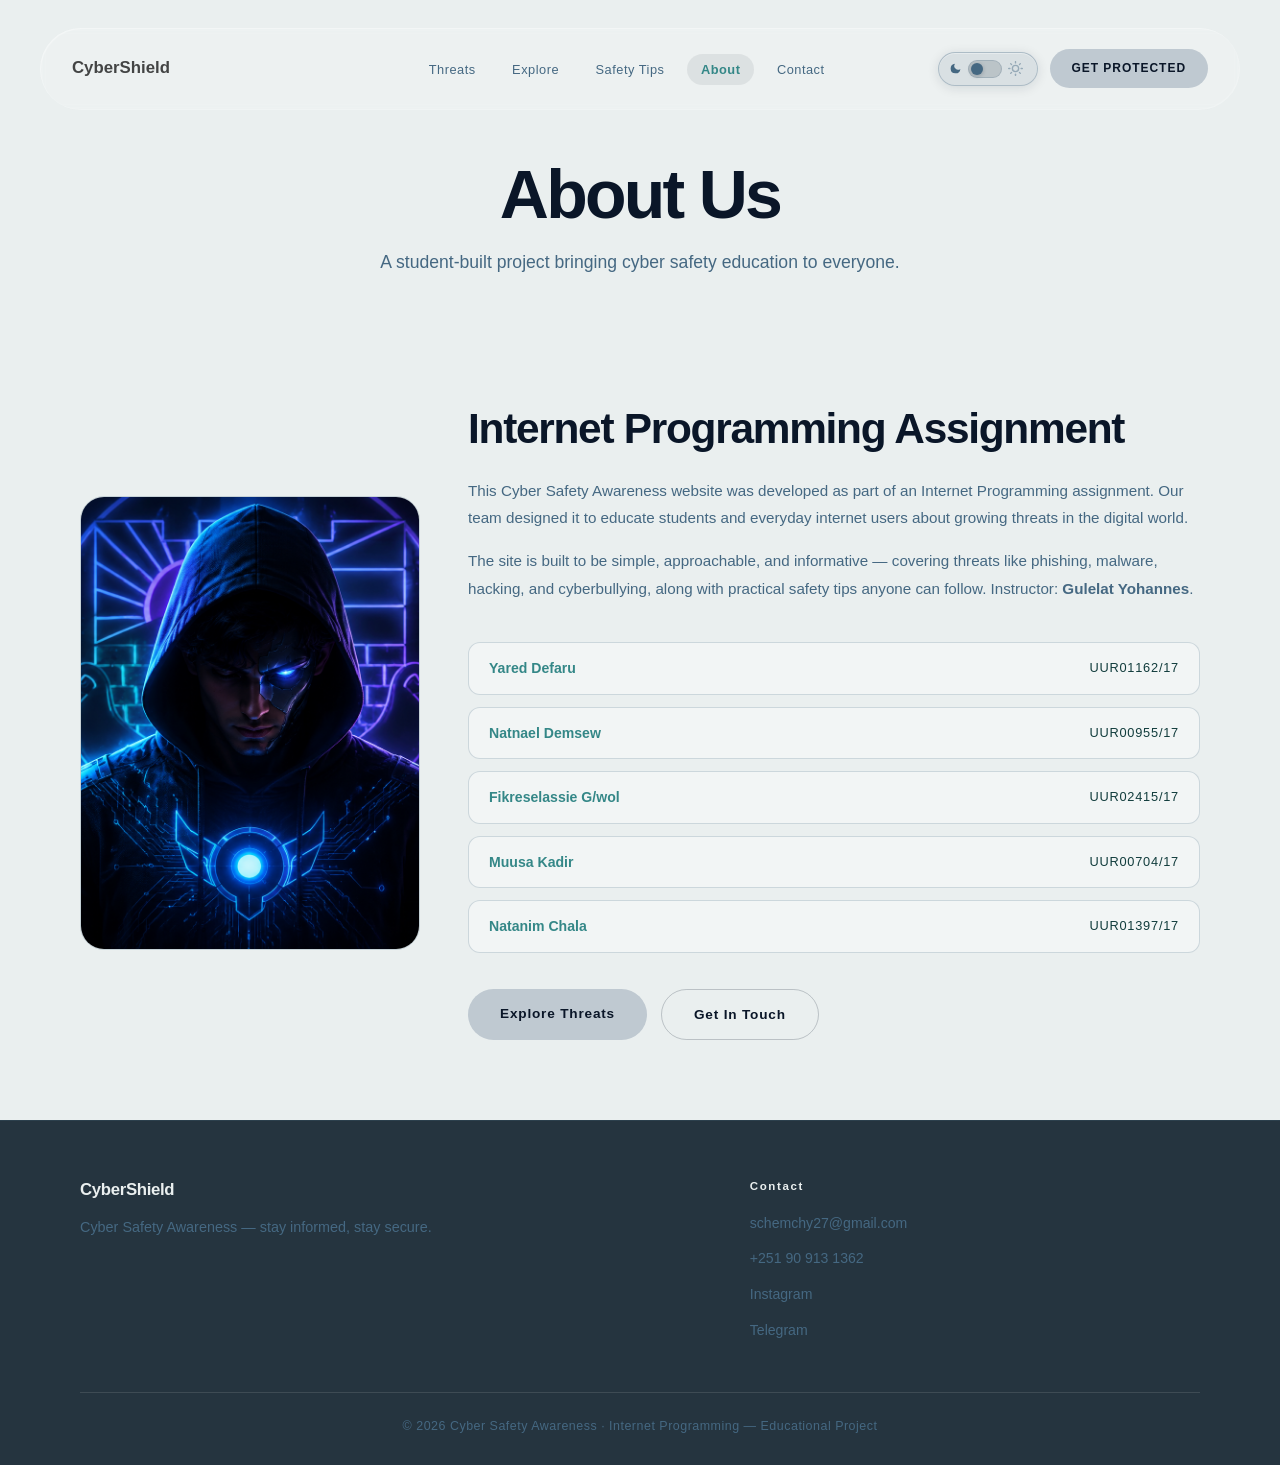
==== Index/about.html @ 5a3e45eb "Initial commit: CyberShield project" ====
<!DOCTYPE html>
<html lang="en">
<head>
  <meta charset="UTF-8">
  <title>About — CyberShield</title>
  <link rel="icon" type="image/png" href="../Image/blue_eyes icon.png">
  <link rel="stylesheet" href="../Style/White Mode/style.css">
  <link rel="stylesheet" href="../Style/White Mode/about.css">
  <link rel="stylesheet" href="../Style/Dark Mode/about.css">
  <link rel="stylesheet" href="../Style/Dark Mode/darkmode.css">
  <!-- darkmode.js MUST be in <head> so dark class is applied before first paint -->
  <script src="../Java Script/darkmode.js"></script>
  <script src="../Java Script/Effectt.js"></script>

</head>
<body>

  <div class="page-layout">
    <div class="page-main">

      
      <nav>
        <div class="nav-shell">
          <div class="nav-cell-brand">
            <a class="nav-logo" href="index.html">CyberShield</a>
          </div>
          <div class="nav-cell-links">
            <ul class="nav-links">
              <li><a href="threats.html">Threats</a></li>
              <li><a href="explore.html">Explore</a></li>
              <li><a href="tips.html">Safety Tips</a></li>
              <li><a href="about.html" class="active">About</a></li>
              <li><a href="contact.html">Contact</a></li>
            </ul>
          </div>
          <div class="nav-cell-cta">
            <a class="nav-cta" href="tips.html">Get Protected</a>
          </div>
        </div>
      </nav>

     
      <header class="page-hero">
        <h1>About Us</h1>
        <p>
          A student-built project bringing cyber safety education to everyone.
        </p>
      </header>

      
      <section class="about-section" id="about">
        <div class="about-image">
          <img src="../Image/mystry.png" alt="Cyber Safety Awareness Team">
        </div>
        <div class="about-content">
          <h2 class="section-heading">Internet Programming Assignment</h2>
          <p class="section-body lead">
            This Cyber Safety Awareness website was developed as part
            of an Internet Programming assignment. Our team designed it
            to educate students and everyday internet users about
            growing threats in the digital world.
          </p>
          <p class="section-body">
            The site is built to be simple, approachable, and informative
            — covering threats like phishing, malware, hacking, and
            cyberbullying, along with practical safety tips anyone can follow.
            Instructor: <strong>Gulelat Yohannes</strong>.
          </p>

        
          <div class="team-list">
            <div class="team-row">
              <span class="team-name">Yared Defaru</span>
              <span class="team-id">UUR01162/17</span>
            </div>
            <div class="team-row">
              <span class="team-name">Natnael Demsew</span>
              <span class="team-id">UUR00955/17</span>
            </div>
            <div class="team-row">
              <span class="team-name">Fikreselassie G/wol</span>
              <span class="team-id">UUR02415/17</span>
            </div>
            <div class="team-row">
              <span class="team-name">Muusa Kadir</span>
              <span class="team-id">UUR00704/17</span>
            </div>
            <div class="team-row">
              <span class="team-name">Natanim Chala</span>
              <span class="team-id">UUR01397/17</span>
            </div>
          </div>

          <div class="about-buttons">
            <a class="btn btn-primary" href="threats.html">Explore Threats</a>
            <a class="btn btn-ghost" href="contact.html">Get In Touch</a>
          </div>
        </div>
      </section>

    </div>

    <div class="page-footer-row">
      <footer class="site-footer">
        <div class="footer-outer">
          <div class="footer-inner">
            <div class="footer-brand-cell site-footer-brand">
              <a href="index.html" class="site-footer-logo">CyberShield</a>
              <p class="site-footer-tagline">Cyber Safety Awareness — stay informed, stay secure.</p>
            </div>
            <div class="footer-contact-cell site-footer-col">
              <h2 class="site-footer-heading">Contact</h2>
              <ul class="site-footer-contact">
                <li><a href="mailto:schemchy27@gmail.com">schemchy27@gmail.com</a></li>
                <li><a href="tel:+251909131362">+251 90 913 1362</a></li>
                <li><a href="https://www.instagram.com/schemchy/" target="_blank" rel="noopener">Instagram</a></li>
                <li><a href="https://t.me/CrownedPrime" target="_blank" rel="noopener">Telegram</a></li>
              </ul>
            </div>
          </div>
        </div>
        <div class="site-footer-bottom">
          <p>© 2026 Cyber Safety Awareness · Internet Programming — Educational Project</p>
        </div>
      </footer>
    </div>
  </div>

</body>
</html>
---- Style/White Mode/style.css ----
@font-face { 
  font-family: "Poppins"; 
  src: url("../fonts/Poppins-Regular.ttf") format("truetype"); 
  font-weight: 400; 
  font-style: normal; 
 
}

@font-face { 
  font-family: "Poppins"; 
  src: url("../fonts/Poppins-Medium.ttf") format("truetype"); 
  font-weight: 500; 
  font-style: normal; 
 
}

@font-face { 
  font-family: "Poppins"; 
  src: url("../fonts/Poppins-SemiBold.ttf") format("truetype"); 
  font-weight: 600; 
  font-style: normal; 
 
}

@font-face { 
  font-family: "Poppins"; 
  src: url("../fonts/Poppins-Bold.ttf") format("truetype"); 
  font-weight: 700; 
  font-style: normal; 

}

@font-face { 
  font-family: "Poppins"; 
  src: url("../fonts/Poppins-ExtraBold.ttf") format("truetype"); 
  font-weight: 800; 
  font-style: normal; 

}





*, 
*::before, 
*::after { 
  box-sizing: border-box; 
}

html { 
  height: 100%; 
}

body { 
  height: 100%; 
  margin: 0; 
  padding: 0; 
  background: #eaefef; 
  font-family: "Poppins", "Trebuchet MS", sans-serif; 
  color: #0a1628; 
}






html { font-size: 16px; } 
body { line-height: 1.6;
       font-size: 1rem;
       } 

p { margin: 1rem; color: #456882; } 
h1, h2, h3, h4 { margin: 0 0 0.6rem; color: #0a1628; } 


img { 
  max-width: 100%; 
  display: block; 
}

a { 
  text-decoration: none; 
}

ul { 
  list-style: none; 
  margin: 0; 
  padding: 0; 
}




.page-layout {
  display: flex;
  flex-direction: column;
  width: 100%;
  min-height: 100%;
}





nav {
  position:fixed;
  top: 28px;
  left: 50%;
  transform: translateX(-50%);
  width: calc(100% - 80px);
  max-width: 1280px;
  background-color: rgba(255, 255, 255, 0.15);
  backdrop-filter: blur(3px);
  box-shadow: rgba(255, 255, 255, 0.4) 1px 1px 1px 0px inset, rgba(255, 255, 255, 0.2) -1px -1px 1px 0px inset;
  border-radius: 50vw;
  padding: 14px 32px;
  z-index: 200;
  box-sizing: border-box;
}


.nav-shell {
  display: flex;
  align-items: center;
  justify-content: space-between;
  width: 100%;
  gap: 12px;
}

.nav-cell-brand {
  flex:auto;
  min-width: 140px;
}

.nav-cell-links {
  flex: 1 1 auto;
  text-align: center;
  padding:12px;
}



.nav-logo {
  font-weight: 800;
  font-size: 1.05rem;
  color: #000000b7;
}

.nav-logo:hover {
  color: #348787;
}

.nav-links li {
  display: inline-block;
  vertical-align: middle;
  margin:2px;
}

.nav-links a {
  font-size: 0.8rem;
  font-weight: 500;
  color: #456882;
  letter-spacing: 0.04em;
  padding: 8px 14px;
  border-radius: 100px;
}

.nav-links a:hover {
  color: #0a1628;
  background: rgba(10, 22, 40, 0.07);
}

.nav-links a.active {
  font-weight: 700;
  color: #348787;
  background: rgba(10, 22, 40, 0.07);
}

.nav-cta {
  font-weight: 800;
  font-size: 0.75rem;
  letter-spacing: 0.08em;
  text-transform: uppercase;
  background: #bfc9d1;
  color: #0a1628;
  padding: 10px 22px;
  border-radius: 100px;
  display: inline-block;
}

.nav-cta:hover {
  background: #2c3947;
  color: #eaefef;
}




.btn,
.btn-primary,
.btn-ghost {
  display: inline-block;
  font-family: "Poppins", "Trebuchet MS", sans-serif;
  font-weight: 700;
  font-size: 0.85rem;
  letter-spacing: 0.06em;
  padding: 14px 32px;
  border-radius: 100px;
  border: none;
  cursor:pointer;
}

.btn-primary {
  background: #bfc9d1;
  color: #0a1628;
}

.btn-primary:hover {
  background: #2c3947;
  color: #eaefef;
}

.btn-ghost {
  background: transparent;
  color: #0a1628;
  border: 1.5px solid rgba(44, 57, 71, 0.25);
}

.btn-ghost:hover {
  background: #2c3947;
  color: #eaefef;
  border-color: #2c3947;
}


.hero-actions {
  display: flex;
  justify-content: center;
  gap: 16px;
  margin-top: 40px;
}




.card {
  border-radius: 16px;
}

.card:hover,
.card:focus-within {
  box-shadow: 0 16px 48px rgba(10, 22, 40, 0.12);
}


.services {
  max-width: 1280px;
  margin:auto;
  padding: 48px 80px;
  display: grid;
  grid-template-columns: repeat(auto-fit, minmax(220px, 1fr));
  gap: 24px;
}
.services .card {
  background: rgba(255,255,255,0.45);
  padding: 20px;
  text-align: center;
}


.services .card h1 {
  font-size: 1.6rem;
  font-weight: 800;
  color: #348787;
  margin: 12px 0 8px;
  line-height: 1;
}

.services .card h3 {
  font-size: 0.85rem;
  font-weight: 700;
  letter-spacing: 0.06em;
  color: #0a1628;
  margin: 0 0 10px;
}

.services .card p {
  font-size: 0.88rem;
  margin: 0;
}

.glass {
  background: rgba(255, 255, 255, 0.45);
  backdrop-filter: blur(16px) saturate(140%);
  border: 1px solid rgba(69, 104, 130, 0.22);
  border-radius: 16px;
  box-shadow: 0 4px 24px rgba(10, 22, 40, 0.07);
}


.section {
  padding: 120px 80px;
  max-width: 1280px;
  margin:  auto;
  width: 100%;
}

.section-heading {
  font-weight: 800;
  font-size: 2.65rem;
  letter-spacing: -0.03em;
  line-height: 1.1;
  margin: 0 0 24px;
  color: #0a1628;
}

.section-body {
  font-size: 0.95rem;
  color: #456882;
  line-height: 1.8;
  margin: 0 0 16px;
}




.page-hero {
  padding: 160px 80px 80px;
  text-align: center;
  position: relative;
}

.page-hero h1 {
  font-weight: 800;
  font-size: 4.25rem;
  line-height: 1;
  letter-spacing: -0.04em;
  color: #0a1628;
  margin: 0 0 20px;
}

.page-hero p {
  font-size: 1.1rem;
  color: #456882;
  max-width: 560px;
  margin: 0 auto;
  line-height: 1.7;
}




.image-container {
  position: relative;
  width: 100%;
  overflow: hidden;
}

.image-container img {
  width: 100%;
  height: 520px;
  object-fit: cover;
  display: block;
}

.text-overlay {
  position: absolute;
  top: 50%;
  left: 50%;
  transform: translate(-50%, -50%);
  margin: 0;
  color: #eaefef;
  font-weight: 700;
  font-size: 2.5rem;
  line-height: 1.25;
  text-align: center;
  max-width: 920px;
  padding: 16px 24px;
  text-shadow:
    0 2px 4px rgba(0, 0, 0, 0.55),
    0 12px 40px rgba(0, 0, 0, 0.35);
  transition: transform 0.3s ease, color 0.3s ease;
}

.text-overlay:hover {
  transform: translate(-50%, -50%) scale(1.05);
  color: #d63c3c9b;
}

video {
  width: 100%;
  border-radius: 12px;
  display: block;
}

.video-section {
  padding: 0 80px 80px;
  max-width: 1280px;
  margin: 0 auto;
  width: 100%;
}

.video-section h2 {
  font-weight: 800;
  font-size: 1.4rem;
  margin: 0 0 20px;
  color: #0a1628;
}

.video-wrapper {
  border-radius: 16px;
  overflow: hidden;
  border: 1px solid rgba(69, 104, 130, 0.22);
  box-shadow: 0 8px 40px rgba(10, 22, 40, 0.1);
}




.site-footer {
  background: #25343f;
  color: #eaefef;
  padding: 56px 80px 28px;
  border-top: 1px solid rgba(69, 104, 130, 0.22);
}


.footer-outer {
  width: 100%;
  max-width: 1280px;
  margin: 0 auto;
  display: flex;
  gap: 48px;
  box-sizing: border-box;
}


.footer-inner {
  width: 100%;
  display: flex;
  gap: 48px;
  box-sizing: border-box;
}


.footer-brand-cell {
  flex: 58%;
  min-width: 280px;
}


.footer-contact-cell {
  flex: 42%;
  min-width: 220px;
}


.site-footer-bottom {
  width: 100%;
  max-width: 1280px;
  margin: 40px auto 0;
  padding-top: 24px;
  border-top: 1px solid rgba(234, 239, 239, 0.12);
  text-align: center;
}

.site-footer-bottom p {
  margin: 0;
  font-size: 0.78rem;
  letter-spacing: 0.04em;
  line-height: 1.6;
}


.card img {
  width: 100%;
  height: auto;
  object-fit: cover;
  display: block;
  border-radius: 12px;
}

.site-footer-logo {
  font-weight: 800;
  font-size: 1.05rem;
  letter-spacing: -0.02em;
  color: #eaefef;
}

.site-footer-logo:hover {
  color: #5a9aaa;
}

.site-footer-tagline {
  margin: 12px 0 0;
  font-size: 0.9rem;
  line-height: 1.65;
  color: #456882;
  max-width: 360px;
}

.site-footer-heading {
  margin: 0 0 14px;
  font-size: 0.72rem;
  font-weight: 700;
  letter-spacing: 0.14em;
  color: #eaefef;
}


.site-footer-col {
  display: flex;
  flex-direction: column;
}

.site-footer-brand {
  display: flex;
  flex-direction: column;
}

.site-footer-contact {
  list-style: none;
  padding: 0;
  margin: 0;
}

.site-footer-contact li {
  margin-bottom: 10px;
}

.site-footer-col a {
  font-size: 0.88rem;
  font-weight: 500;
  color: #456882;
}

.site-footer-col a:hover {
  color: #eaefef;
}
---- Style/White Mode/about.css ----
/* ===========================================================
   ABOUT PAGE — team image + project description, team member list
   =========================================================== */

.about-section {
  display: flex;
  align-items: center;
  gap: 48px;
  padding: 48px 80px 80px;
  max-width: 1280px;
  margin:auto;
  width: 100%;
}

/* Left column: team image */
.about-image {
  flex: 260px;
  max-width: 340px;
}

.about-image img {
  width: 100%;
  aspect-ratio: 3 / 4;
  height: auto;
  border-radius: 24px;
  border: 1px solid rgba(69, 104, 130, 0.22);
  object-fit: cover;
}

/* Right column: project description */
.about-content {
  flex: 1 1 320px;
  min-width: 0;
}

.about-section .section-body.lead {
  margin-bottom: 16px;
}


.team-list {
  margin-top: 40px;
  display: flex;
  flex-direction: column;
  gap: 12px;
}

.team-row {
  display: flex;
  justify-content: space-between;
  align-items: center;
  gap: 12px;
  padding: 14px 20px;
  border-radius: 12px;
  background: rgba(255, 255, 255, 0.4);
  border: 1px solid rgba(69, 104, 130, 0.22);
  font-size: 0.88rem;
}

.team-row:hover {
  background: rgba(255, 255, 255, 0.65);
}

.team-name {
  font-weight: 600;
  color: #348787;
}

.team-id {
  font-weight: 400;
  color: #113c3c;
  font-size: 0.8rem;
  letter-spacing: 0.06em;
}
/* CTA buttons below team list */
.about-buttons {
  display: flex;
  gap: 14px;
  margin-top: 36px;
}
---- Style/Dark Mode/about.css ----
/* ================================================================
   17. DARK MODE — ABOUT PAGE
   ================================================================ */
html.dark-mode .about-section .section-heading {
  color: #d8e4f0;
}

html.dark-mode .about-section .section-body {
  color: #6a90a8;
}

/* Team name list */
html.dark-mode .team-name {
  color: #d0dae8;
}

html.dark-mode .team-id {
  color: #d0dae8;
}

html.dark-mode .team-row {
  border-color: rgba(0, 212, 255, 0.10);
}
---- Style/Dark Mode/darkmode.css ----
/* ================================================================
   1. GLOBAL SMOOTH TRANSITIONS
   Applied to all elements so color/bg changes animate elegantly.
   ================================================================ */
*,
*::before,
*::after {
  transition:
    background-color 0.40s ease,
    background      0.40s ease,
    color            0.35s ease,
    border-color     0.35s ease,
    box-shadow       0.40s ease,
    opacity          0.35s ease;
}

/* Exclude transitions from the overlay (it uses its own) */
.dm-overlay,
.dm-overlay * {
  transition: opacity 0.22s ease !important;
}

/* Exclude transitions from SVG animation elements */
.dm-toggle-btn .dm-thumb {
  transition:
    transform 0.38s cubic-bezier(0.34, 1.56, 0.64, 1),
    background-color 0.35s ease,
    box-shadow 0.35s ease !important;
}


/* ================================================================
   2. CINEMATIC TRANSITION OVERLAY
   A brief dark-to-transparent or transparent-to-dark flash that
   masks the exact moment of theme swap for a premium feel.
   ================================================================ */
.dm-overlay {
  position: fixed;
  inset: 0;                        /* cover entire viewport */
  z-index: 99999;
  pointer-events: none;            /* never block clicks */
  background: #060d1a;
  opacity: 0;
}

/* Phase: fading IN (before theme swap) */
.dm-overlay--in {
  opacity: 0.55;
  transition: opacity 0.18s ease !important;
}

/* Phase: fading OUT (after theme swap) */
.dm-overlay--out {
  opacity: 0;
  transition: opacity 0.38s ease !important;
}


/* ================================================================
   3. DARK MODE TOGGLE BUTTON
   Glassmorphism pill with animated thumb and moon/sun icons.
   ================================================================ */

/* Outer wrapper — keeps the button from stretching in flex layout */
.dm-toggle-wrap {
  display: inline-flex;
  align-items: center;
  flex-shrink: 0;
}

/* The main button element — glassmorphism pill */
.dm-toggle-btn {
  display:         inline-flex;
  align-items:     center;
  gap:             6px;
  padding:         7px 14px 7px 10px;
  border-radius:   100px;
  border:          1.5px solid rgba(69, 104, 130, 0.30);
  background:      rgba(191, 201, 209, 0.45);
  backdrop-filter: blur(20px) saturate(150%);
  -webkit-backdrop-filter: blur(20px) saturate(150%);
  box-shadow:
    0 2px 12px rgba(10, 22, 40, 0.12),
    inset 0 1px 0 rgba(255, 255, 255, 0.35);
  cursor:          pointer;
  user-select:     none;
  outline:         none;
  font-family:     inherit;
  /* Override the global transition for button itself */
  transition:
    background      0.35s ease,
    border-color    0.35s ease,
    box-shadow      0.35s ease,
    transform       0.18s ease !important;
}

.dm-toggle-btn:hover {
  background:   rgba(191, 201, 209, 0.70);
  border-color: rgba(52, 135, 135, 0.45);
  box-shadow:
    0 4px 20px rgba(10, 22, 40, 0.18),
    inset 0 1px 0 rgba(255, 255, 255, 0.40);
  transform: translateY(-1px);
}

.dm-toggle-btn:active {
  transform: translateY(0px) scale(0.97);
}

/* ── Moon icon (shown in LIGHT mode — click to go dark) ── */
.dm-icon-moon {
  display:     flex;
  align-items: center;
  color:       #456882;
  opacity:     1;
  transition:  opacity 0.30s ease, color 0.30s ease !important;
}

/* ── Sun icon (shown in DARK mode — click to go light) ── */
.dm-icon-sun {
  display:     flex;
  align-items: center;
  color:       #456882;
  opacity:     0.45;
  transition:  opacity 0.30s ease, color 0.30s ease !important;
}

/* ── Pill track ── */
.dm-track {
  position:      relative;
  width:         34px;
  height:        18px;
  border-radius: 100px;
  background:    rgba(10, 22, 40, 0.14);
  border:        1px solid rgba(69, 104, 130, 0.22);
  flex-shrink:   0;
  transition:    background 0.35s ease, border-color 0.35s ease !important;
}

/* ── Sliding thumb ── */
.dm-thumb {
  position:      absolute;
  top:           2px;
  left:          2px;
  width:         12px;
  height:        12px;
  border-radius: 50%;
  background:    #456882;
  box-shadow:    0 1px 4px rgba(10, 22, 40, 0.25);
  transform:     translateX(0);
  /* Spring-like bounce animation handled in global * rule above */
}

/* ────────────────────────────────────────────────────────
   TOGGLE DARK STATE — when .dm-is-dark is on the button
   (dark mode is currently ON)
────────────────────────────────────────────────────────── */

/* Button shell transforms to neon cyan glassmorphism */
.dm-toggle-btn.dm-is-dark {
  background:   rgba(0, 212, 255, 0.10);
  border-color: rgba(0, 212, 255, 0.40);
  box-shadow:
    0 4px 20px rgba(0, 0, 0, 0.35),
    inset 0 1px 0 rgba(0, 212, 255, 0.15);
}

.dm-toggle-btn.dm-is-dark:hover {
  background:   rgba(0, 212, 255, 0.18);
  border-color: rgba(0, 212, 255, 0.65);
  box-shadow:
    0 6px 24px rgba(0, 0, 0, 0.45),
    inset 0 1px 0 rgba(0, 212, 255, 0.20);
}

/* Thumb slides to the right in dark mode */
.dm-toggle-btn.dm-is-dark .dm-thumb {
  transform:     translateX(16px);
  background:    #00d4ff;
  box-shadow:    0 1px 4px rgba(0, 0, 0, 0.35);
}

/* Track glows cyan in dark mode */
.dm-toggle-btn.dm-is-dark .dm-track {
  background:   rgba(0, 212, 255, 0.15);
  border-color: rgba(0, 212, 255, 0.30);
}

/* Moon icon fades out in dark mode */
.dm-toggle-btn.dm-is-dark .dm-icon-moon {
  opacity: 0.40;
  color:   rgba(0, 212, 255, 0.60);
}

/* Sun icon glows in dark mode */
.dm-toggle-btn.dm-is-dark .dm-icon-sun {
  opacity: 1;
  color:   #00d4ff;
}

/* SVG icons subtle rotation on state change */
.dm-svg-moon,
.dm-svg-sun {
  transition: transform 0.45s ease, color 0.30s ease !important;
}

.dm-toggle-btn.dm-is-dark .dm-svg-moon {
  transform: rotate(-20deg);
}

.dm-toggle-btn.dm-is-dark .dm-svg-sun {
  transform: rotate(40deg);
}


/* ================================================================
   4. DARK MODE — BODY & BACKGROUND
   Deep navy/black cyber background with subtle grid texture.
   ================================================================ */
html.dark-mode body {
  background: #060d1a;
  color:      #d0dae8;
}


/* ================================================================
   5. DARK MODE — NAVIGATION
   Deep glass navbar with neon cyan accent.
   ================================================================ */
html.dark-mode nav {
  background-color: rgba(255, 255, 255, 0.15);
  backdrop-filter: blur(3px);
  -webkit-backdrop-filter: blur(3px);
  box-shadow: rgba(255, 255, 255, 0.4) 1px 1px 1px 0px inset, rgba(255, 255, 255, 0.2) -1px -1px 1px 0px inset;
  border-radius: 50vw;
}

/* Brand logo */
html.dark-mode .nav-logo {
  color: rgba(224, 232, 240, 0.92);
}

html.dark-mode .nav-logo:hover {
  color: #00d4ff;
}

/* Nav link items */
html.dark-mode .nav-links a {
  color: #6a90a8;
}

html.dark-mode .nav-links a:hover {
  color:      #d0dae8;
  background: rgba(0, 212, 255, 0.08);
}

html.dark-mode .nav-links a.active {
  color:      #00d4ff;
  background: rgba(0, 212, 255, 0.10);
  font-weight: 700;
}

/* "Get Protected" CTA button in dark mode */
html.dark-mode .nav-cta {
  background:   rgba(0, 212, 255, 0.10);
  color:        #00d4ff;
  border:       1px solid rgba(0, 212, 255, 0.28);
  box-shadow:   none;
}

html.dark-mode .nav-cta:hover {
  background:   rgba(0, 212, 255, 0.22);
  color:        #ffffff;
  border-color: rgba(0, 212, 255, 0.55);
  box-shadow:   none;
}


/* ================================================================
   6. DARK MODE — BUTTONS (primary, ghost, submit)
   All buttons convert to neon-bordered glassmorphism style.
   ================================================================ */

/* Primary buttons */
html.dark-mode .btn-primary {
  background:   rgba(0, 212, 255, 0.10);
  color:        #00d4ff;
  border:       1.5px solid rgba(0, 212, 255, 0.28);
  box-shadow:   none;
}

html.dark-mode .btn-primary:hover {
  background:   rgba(0, 212, 255, 0.22);
  color:        #ffffff;
  border-color: rgba(0, 212, 255, 0.55);
  box-shadow:
    0 8px 32px rgba(0, 0, 0, 0.40);
  transform: translateY(-2px);
}

/* Ghost buttons */
html.dark-mode .btn-ghost {
  background:   transparent;
  color:        #6a90a8;
  border-color: rgba(0, 212, 255, 0.20);
}

html.dark-mode .btn-ghost:hover {
  background:   rgba(0, 212, 255, 0.10);
  color:        #00d4ff;
  border-color: rgba(0, 212, 255, 0.45);
  box-shadow:   none;
  transform: translateY(-2px);
}

/* Contact form submit button */
html.dark-mode .btn-submit {
  background:   rgba(0, 212, 255, 0.12);
  color:        #00d4ff;
  border:       1.5px solid rgba(0, 212, 255, 0.28);
}

html.dark-mode .btn-submit:hover {
  background:   rgba(0, 212, 255, 0.24);
  color:        #ffffff;
  border-color: rgba(0, 212, 255, 0.55);
  box-shadow:   none;
}


/* ================================================================
   7. DARK MODE — GLASS & GENERIC CARDS
   ================================================================ */

/* .glass utility class */
html.dark-mode .glass {
  background:      rgba(0, 212, 255, 0.03);
  backdrop-filter: blur(24px) saturate(160%);
  -webkit-backdrop-filter: blur(24px) saturate(160%);
  border-color:    rgba(0, 212, 255, 0.12);
  box-shadow:
    0 4px 32px rgba(0, 0, 0, 0.45),
    0 0 0 1px rgba(0, 212, 255, 0.04),
    inset 0 1px 0 rgba(0, 212, 255, 0.08);
}

html.dark-mode .glass:hover,
html.dark-mode .glass:focus-within {
  border-color: rgba(0, 212, 255, 0.22);
  box-shadow:
    0 8px 48px rgba(0, 0, 0, 0.55),
    0 0 0 1px rgba(0, 212, 255, 0.08),
    inset 0 1px 0 rgba(0, 212, 255, 0.12);
}

/* .card utility class */
html.dark-mode .card {
  background:  rgba(10, 22, 40, 0.55);
  border:      1px solid rgba(0, 212, 255, 0.08);
  box-shadow:  0 4px 24px rgba(0, 0, 0, 0.35);
}

html.dark-mode .card:hover,
html.dark-mode .card:focus-within {
  box-shadow:
    0 16px 48px rgba(0, 0, 0, 0.55),
    0 0 0 1px rgba(0, 212, 255, 0.10);
}

/* Services grid cards (threats & tips pages) */
html.dark-mode .services .card {
  background:   rgba(10, 22, 40, 0.60);
  border:       1px solid rgba(0, 212, 255, 0.08);
}

html.dark-mode .services .card h1 {
  color: #00d4ff;
}

html.dark-mode .services .card h3 {
  color: #d0dae8;
}

html.dark-mode .services .card p {
  color: #6a90a8;
}


/* ================================================================
   8. DARK MODE — TYPOGRAPHY
   Headings glow softly; body text stays highly readable.
   ================================================================ */
html.dark-mode h1,
html.dark-mode h2,
html.dark-mode h3,
html.dark-mode h4 {
  color: #d8e4f0;
}

html.dark-mode p {
  color: #6a90a8;
}

html.dark-mode .section-heading {
  color: #d8e4f0;
}

html.dark-mode .section-body {
  color: #6a90a8;
}


/* ================================================================
   9. DARK MODE — HERO SECTION (index.html)
   ================================================================ */

/* Subtle radial glow behind hero */
html.dark-mode .hero {
  background: none;
}

html.dark-mode .hero h1 {
  color: #d8e4f0;
}

html.dark-mode .hero h1 em {
  color: #00d4ff;
  text-shadow: none;
}

html.dark-mode .hero-sub {
  color: #6a90a8;
}


/* ================================================================
   10. DARK MODE — BANNER-SUB (index.html)
   ================================================================ */
html.dark-mode .banner-sub {
  color: #6a90a8;
}

html.dark-mode .banner-sub h2 {
  color: #d8e4f0;
}

html.dark-mode .banner-sub p {
  color: #6a90a8;
}


/* ================================================================
   11. DARK MODE — IMAGE CONTAINER & TEXT OVERLAY (index.html)
   ================================================================ */
html.dark-mode .image-container img {
  filter: brightness(0.75) saturate(0.85);
}

html.dark-mode .text-overlay {
  color: #d0dae8;
  text-shadow:
    0 2px 8px rgba(0, 0, 0, 0.80);
}

html.dark-mode .text-overlay:hover {
  color: rgba(0, 212, 255, 0.85);
}


/* ================================================================
   12. DARK MODE — PAGE HERO HEADER (all inner pages)
   Large centred heading + subtext on each page.
   ================================================================ */
html.dark-mode .page-hero h1 {
  color:      #d8e4f0;
  text-shadow: none;
}

html.dark-mode .page-hero p {
  color: #6a90a8;
}



/* ================================================================
   18. DARK MODE — FOOTER
   Stays very dark — just accent colors shift to cyan.
   ================================================================ */
html.dark-mode .site-footer {
  background:   #020810;
  border-color: rgba(0, 212, 255, 0.10);
  box-shadow:   inset 0 1px 0 rgba(0, 212, 255, 0.08);
}

html.dark-mode .site-footer-logo {
  color: #d0dae8;
}

html.dark-mode .site-footer-logo:hover {
  color: #00d4ff;
}

html.dark-mode .site-footer-tagline {
  color: #3a5a6e;
}

html.dark-mode .site-footer-heading {
  color: #7aa0ba;
}

html.dark-mode .site-footer-col a {
  color: #3a5a6e;
}

html.dark-mode .site-footer-col a:hover {
  color: #00d4ff;
}

html.dark-mode .site-footer-bottom {
  border-color: rgba(0, 212, 255, 0.08);
}

html.dark-mode .site-footer-bottom p {
  color: #2a4a5e;
}


/* ================================================================
   19. DARK MODE — VIDEO SECTIONS
   ================================================================ */
html.dark-mode .video-section h2,
html.dark-mode .video-section-explore h2 {
  color: #d8e4f0;
}

html.dark-mode .video-wrapper {
  border-color: rgba(0, 212, 255, 0.14);
  box-shadow:
    0 8px 40px rgba(0, 0, 0, 0.55),
    0 0 0 1px rgba(0, 212, 255, 0.06);
}

html.dark-mode video {
  filter: brightness(0.92) saturate(0.90);
}
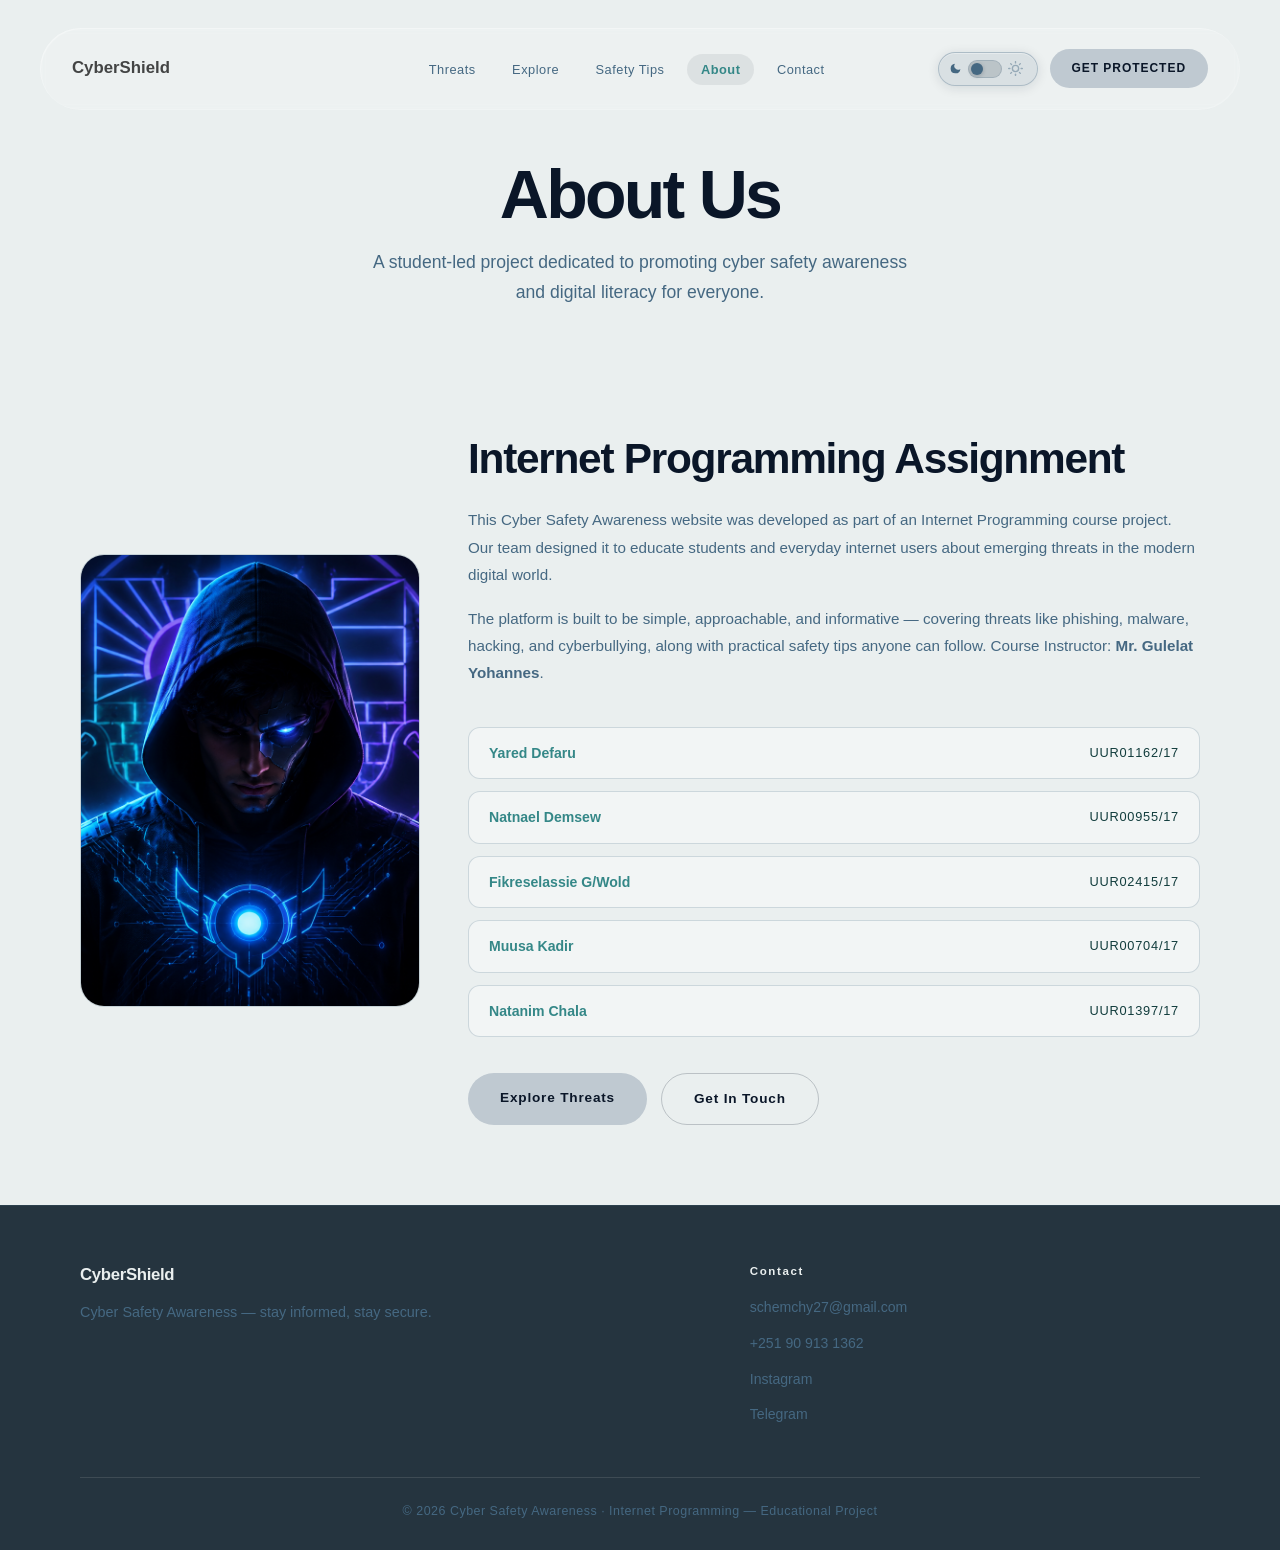
==== commit f9534fa8: "fix(about): polish team member names and assignment description text" ====
--- a/Index/about.html
+++ b/Index/about.html
@@ -43,28 +43,28 @@
       <header class="page-hero">
         <h1>About Us</h1>
         <p>
-          A student-built project bringing cyber safety education to everyone.
+          A student-led project dedicated to promoting cyber safety awareness and digital literacy for everyone.
         </p>
       </header>
 
       
       <section class="about-section" id="about">
         <div class="about-image">
-          <img src="../Image/mystry.png" alt="Cyber Safety Awareness Team">
+          <img src="../Image/mystry.png" alt="Cyber Safety Awareness Project Team">
         </div>
         <div class="about-content">
           <h2 class="section-heading">Internet Programming Assignment</h2>
           <p class="section-body lead">
             This Cyber Safety Awareness website was developed as part
-            of an Internet Programming assignment. Our team designed it
+            of an Internet Programming course project. Our team designed it
             to educate students and everyday internet users about
-            growing threats in the digital world.
+            emerging threats in the modern digital world.
           </p>
           <p class="section-body">
-            The site is built to be simple, approachable, and informative
+            The platform is built to be simple, approachable, and informative
             — covering threats like phishing, malware, hacking, and
             cyberbullying, along with practical safety tips anyone can follow.
-            Instructor: <strong>Gulelat Yohannes</strong>.
+            Course Instructor: <strong>Mr. Gulelat Yohannes</strong>.
           </p>
 
         
@@ -78,7 +78,7 @@
               <span class="team-id">UUR00955/17</span>
             </div>
             <div class="team-row">
-              <span class="team-name">Fikreselassie G/wol</span>
+              <span class="team-name">Fikreselassie G/Wold</span>
               <span class="team-id">UUR02415/17</span>
             </div>
             <div class="team-row">
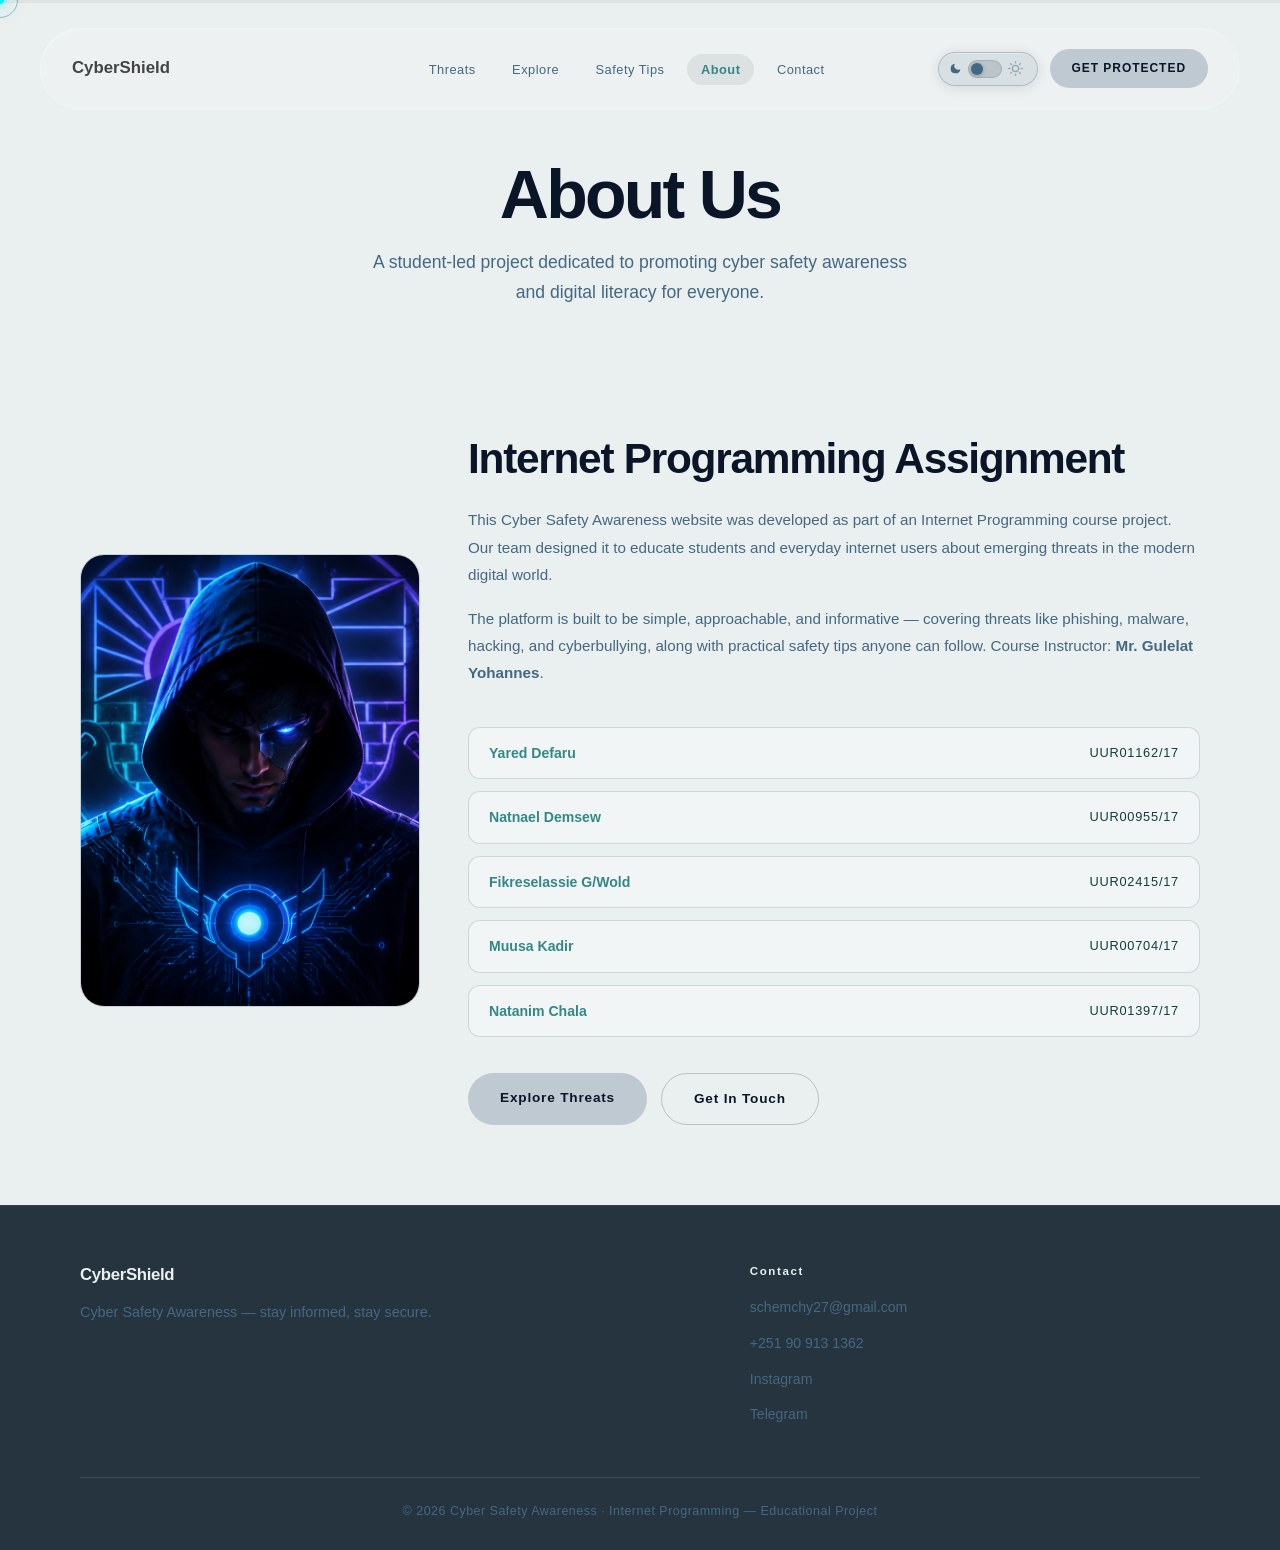
==== commit cd36cfeb: "feat(scroll): add GSAP, ScrollTrigger, Lenis smooth scroll and award-winning cyber UI" ====
--- a/Index/about.html
+++ b/Index/about.html
@@ -8,6 +8,7 @@
   <link rel="stylesheet" href="../Style/White Mode/about.css">
   <link rel="stylesheet" href="../Style/Dark Mode/about.css">
   <link rel="stylesheet" href="../Style/Dark Mode/darkmode.css">
+  <link rel="stylesheet" href="../Style/award-scroll.css">
   <!-- darkmode.js MUST be in <head> so dark class is applied before first paint -->
   <script src="../Java Script/darkmode.js"></script>
   <script src="../Java Script/Effectt.js"></script>
@@ -126,5 +127,10 @@
     </div>
   </div>
 
+  <!-- GSAP, ScrollTrigger, Lenis Smooth Scroll & Award-Winning Animation Engine -->
+  <script src="../Java Script/vendor/gsap.min.js"></script>
+  <script src="../Java Script/vendor/ScrollTrigger.min.js"></script>
+  <script src="../Java Script/vendor/lenis.min.js"></script>
+  <script src="../Java Script/award-scroll.js"></script>
 </body>
 </html>
--- a/Style/award-scroll.css
+++ b/Style/award-scroll.css
@@ -0,0 +1,517 @@
+/* ==========================================================================
+   AWARD-WINNING GSAP & SCROLL EXPERIENCE — CyberShield
+   Cinematic · Smooth Scroll · 3D Parallax · Cyber HUD Elements
+   ========================================================================== */
+
+/* ── Smooth Scroll Base ── */
+html.lenis, html.lenis body {
+  height: auto;
+}
+
+.lenis.lenis-smooth {
+  scroll-behavior: auto !important;
+}
+
+.lenis.lenis-smooth [data-lenis-prevent] {
+  overscroll-behavior: contain;
+}
+
+.lenis.lenis-stopped {
+  overflow: hidden;
+}
+
+.lenis.lenis-scrolling iframe {
+  pointer-events: none;
+}
+
+/* ── Top Scroll Progress Bar ── */
+.scroll-progress-hud {
+  position: fixed;
+  top: 0;
+  left: 0;
+  width: 100%;
+  height: 3px;
+  background: rgba(0, 0, 0, 0.05);
+  z-index: 9999;
+  pointer-events: none;
+}
+
+.scroll-progress-bar {
+  height: 100%;
+  width: 100%;
+  background: linear-gradient(90deg, #348787 0%, #00f2fe 50%, #4facfe 100%);
+  transform-origin: left center;
+  transform: scaleX(0);
+  box-shadow: 0 0 12px rgba(0, 242, 254, 0.7);
+}
+
+/* ── Cybernetic Custom Cursor Follower (Desktop only) ── */
+@media (hover: hover) and (pointer: fine) {
+  .cyber-cursor-dot {
+    position: fixed;
+    top: 0;
+    left: 0;
+    width: 8px;
+    height: 8px;
+    background: #00f2fe;
+    border-radius: 50%;
+    pointer-events: none;
+    z-index: 10000;
+    transform: translate(-50%, -50%);
+    box-shadow: 0 0 10px #00f2fe, 0 0 20px rgba(0, 242, 254, 0.5);
+    transition: width 0.25s cubic-bezier(0.16, 1, 0.3, 1), 
+                height 0.25s cubic-bezier(0.16, 1, 0.3, 1),
+                background 0.25s ease;
+  }
+
+  .cyber-cursor-ring {
+    position: fixed;
+    top: 0;
+    left: 0;
+    width: 36px;
+    height: 36px;
+    border: 1.5px solid rgba(52, 135, 135, 0.5);
+    border-radius: 50%;
+    pointer-events: none;
+    z-index: 9999;
+    transform: translate(-50%, -50%);
+    transition: width 0.3s cubic-bezier(0.16, 1, 0.3, 1),
+                height 0.3s cubic-bezier(0.16, 1, 0.3, 1),
+                border-color 0.25s ease,
+                background 0.25s ease;
+  }
+
+  .cyber-cursor-active .cyber-cursor-dot {
+    width: 14px;
+    height: 14px;
+    background: #4facfe;
+    box-shadow: 0 0 16px #4facfe;
+  }
+
+  .cyber-cursor-active .cyber-cursor-ring {
+    width: 54px;
+    height: 54px;
+    border-color: rgba(0, 242, 254, 0.85);
+    background: rgba(0, 242, 254, 0.08);
+    backdrop-filter: blur(1px);
+  }
+}
+
+@media (hover: none) or (pointer: coarse) {
+  .cyber-cursor-dot,
+  .cyber-cursor-ring {
+    display: none !important;
+  }
+}
+
+/* ── Hero Cyber Badge ── */
+.cyber-badge {
+  display: inline-flex;
+  align-items: center;
+  gap: 8px;
+  padding: 6px 16px;
+  border-radius: 100px;
+  background: rgba(52, 135, 135, 0.12);
+  border: 1px solid rgba(52, 135, 135, 0.35);
+  font-size: 0.75rem;
+  font-weight: 700;
+  letter-spacing: 0.12em;
+  text-transform: uppercase;
+  color: #348787;
+  margin-bottom: 24px;
+  box-shadow: 0 4px 20px rgba(52, 135, 135, 0.12);
+  backdrop-filter: blur(8px);
+}
+
+.cyber-badge-dot {
+  width: 7px;
+  height: 7px;
+  border-radius: 50%;
+  background: #00f2fe;
+  box-shadow: 0 0 8px #00f2fe;
+  animation: cyberPulse 2s infinite ease-in-out;
+}
+
+@keyframes cyberPulse {
+  0%, 100% { transform: scale(1); opacity: 1; }
+  50% { transform: scale(1.4); opacity: 0.4; }
+}
+
+/* ── Animated Scroll Down Cue ── */
+.scroll-cue {
+  display: flex;
+  flex-direction: column;
+  align-items: center;
+  gap: 8px;
+  margin: 48px auto 0;
+  color: #456882;
+  font-size: 0.72rem;
+  letter-spacing: 0.16em;
+  font-weight: 700;
+  text-transform: uppercase;
+  cursor: pointer;
+  transition: color 0.3s ease, transform 0.3s ease;
+}
+
+.scroll-cue:hover {
+  color: #348787;
+  transform: translateY(3px);
+}
+
+.scroll-cue-mouse {
+  width: 22px;
+  height: 34px;
+  border: 2px solid rgba(69, 104, 130, 0.4);
+  border-radius: 12px;
+  position: relative;
+  display: flex;
+  justify-content: center;
+}
+
+.scroll-cue-wheel {
+  width: 3px;
+  height: 7px;
+  background: #348787;
+  border-radius: 2px;
+  margin-top: 5px;
+  animation: scrollWheel 2s infinite cubic-bezier(0.65, 0, 0.35, 1);
+}
+
+@keyframes scrollWheel {
+  0% { transform: translateY(0); opacity: 1; }
+  60% { transform: translateY(12px); opacity: 0; }
+  61% { transform: translateY(0); opacity: 0; }
+  100% { transform: translateY(0); opacity: 1; }
+}
+
+/* ── Live Stats Counter Grid ── */
+.cyber-stats-grid {
+  display: grid;
+  grid-template-columns: repeat(4, 1fr);
+  gap: 20px;
+  max-width: 1280px;
+  margin: 60px auto 40px;
+  padding: 0 80px;
+  box-sizing: border-box;
+}
+
+.cyber-stat-card {
+  background: rgba(255, 255, 255, 0.55);
+  backdrop-filter: blur(12px);
+  border: 1px solid rgba(69, 104, 130, 0.18);
+  border-radius: 20px;
+  padding: 28px 24px;
+  text-align: center;
+  position: relative;
+  overflow: hidden;
+  transition: transform 0.4s cubic-bezier(0.16, 1, 0.3, 1),
+              box-shadow 0.4s cubic-bezier(0.16, 1, 0.3, 1),
+              border-color 0.4s ease;
+}
+
+.cyber-stat-card::before {
+  content: '';
+  position: absolute;
+  top: 0;
+  left: 0;
+  right: 0;
+  height: 3px;
+  background: linear-gradient(90deg, transparent, #348787, transparent);
+  opacity: 0;
+  transition: opacity 0.4s ease;
+}
+
+.cyber-stat-card:hover {
+  transform: translateY(-6px);
+  border-color: rgba(52, 135, 135, 0.4);
+  box-shadow: 0 16px 36px rgba(10, 22, 40, 0.08);
+}
+
+.cyber-stat-card:hover::before {
+  opacity: 1;
+}
+
+.cyber-stat-number {
+  font-size: 2.8rem;
+  font-weight: 800;
+  line-height: 1;
+  color: #0a1628;
+  letter-spacing: -0.02em;
+  margin-bottom: 8px;
+  font-variant-numeric: tabular-nums;
+}
+
+.cyber-stat-number em {
+  font-style: normal;
+  color: #348787;
+}
+
+.cyber-stat-label {
+  font-size: 0.85rem;
+  font-weight: 600;
+  color: #456882;
+  letter-spacing: 0.02em;
+}
+
+/* ── Interactive Features Showcase ── */
+.cyber-features-section {
+  max-width: 1280px;
+  margin: 60px auto;
+  padding: 0 80px;
+  box-sizing: border-box;
+}
+
+.cyber-features-heading {
+  text-align: center;
+  margin-bottom: 40px;
+}
+
+.cyber-features-heading h2 {
+  font-size: 2.4rem;
+  font-weight: 800;
+  color: #0a1628;
+  margin-bottom: 12px;
+}
+
+.cyber-features-heading p {
+  color: #456882;
+  font-size: 1.05rem;
+  max-width: 600px;
+  margin: auto;
+}
+
+.cyber-cards-trio {
+  display: grid;
+  grid-template-columns: repeat(3, 1fr);
+  gap: 28px;
+}
+
+.cyber-show-card {
+  position: relative;
+  border-radius: 24px;
+  background: rgba(255, 255, 255, 0.6);
+  backdrop-filter: blur(14px);
+  border: 1px solid rgba(69, 104, 130, 0.2);
+  padding: 32px 28px;
+  overflow: hidden;
+  display: flex;
+  flex-direction: column;
+  justify-content: space-between;
+  transform-style: preserve-3d;
+  perspective: 1000px;
+  transition: transform 0.4s cubic-bezier(0.16, 1, 0.3, 1),
+              box-shadow 0.4s cubic-bezier(0.16, 1, 0.3, 1),
+              border-color 0.4s ease;
+}
+
+.cyber-show-card:hover {
+  transform: translateY(-8px) scale(1.01);
+  box-shadow: 0 24px 48px rgba(10, 22, 40, 0.12);
+  border-color: rgba(52, 135, 135, 0.45);
+}
+
+.cyber-card-visual {
+  height: 180px;
+  border-radius: 16px;
+  overflow: hidden;
+  margin-bottom: 24px;
+  position: relative;
+}
+
+.cyber-card-visual img {
+  width: 100%;
+  height: 100%;
+  object-fit: cover;
+  transition: transform 0.6s cubic-bezier(0.16, 1, 0.3, 1);
+}
+
+.cyber-show-card:hover .cyber-card-visual img {
+  transform: scale(1.08);
+}
+
+.cyber-card-meta {
+  font-size: 0.72rem;
+  font-weight: 700;
+  text-transform: uppercase;
+  letter-spacing: 0.12em;
+  color: #348787;
+  margin-bottom: 8px;
+}
+
+.cyber-card-title {
+  font-size: 1.35rem;
+  font-weight: 700;
+  color: #0a1628;
+  margin-bottom: 12px;
+}
+
+.cyber-card-body {
+  font-size: 0.92rem;
+  color: #456882;
+  line-height: 1.6;
+  margin-bottom: 20px;
+}
+
+.cyber-card-link {
+  font-size: 0.85rem;
+  font-weight: 700;
+  color: #348787;
+  display: inline-flex;
+  align-items: center;
+  gap: 6px;
+  transition: gap 0.25s ease, color 0.25s ease;
+}
+
+.cyber-card-link:hover {
+  gap: 10px;
+  color: #0a1628;
+}
+
+/* ── Hero Media Floating & Glow ── */
+.hero-media img {
+  box-shadow: 0 20px 48px rgba(10, 22, 40, 0.15);
+  border: 1px solid rgba(69, 104, 130, 0.25);
+  transition: transform 0.3s ease, box-shadow 0.3s ease;
+}
+
+/* ── Parallax Image Container ── */
+.image-container {
+  overflow: hidden;
+  position: relative;
+}
+
+.image-container img {
+  will-change: transform;
+  transform: scale(1.15);
+}
+
+.text-overlay {
+  transition: transform 0.4s cubic-bezier(0.16, 1, 0.3, 1), text-shadow 0.4s ease;
+}
+
+.text-overlay:hover {
+  transform: translate(-50%, -50%) scale(1.04);
+}
+
+/* ── Dark Mode Adaptations ── */
+html.dark-mode .scroll-progress-hud {
+  background: rgba(255, 255, 255, 0.04);
+}
+
+html.dark-mode .scroll-progress-bar {
+  background: linear-gradient(90deg, #00f2fe 0%, #4facfe 50%, #00f2fe 100%);
+  box-shadow: 0 0 16px rgba(0, 242, 254, 0.9);
+}
+
+html.dark-mode .cyber-badge {
+  background: rgba(0, 242, 254, 0.12);
+  border-color: rgba(0, 242, 254, 0.35);
+  color: #00f2fe;
+}
+
+html.dark-mode .scroll-cue {
+  color: #8da4be;
+}
+
+html.dark-mode .scroll-cue:hover {
+  color: #00f2fe;
+}
+
+html.dark-mode .scroll-cue-mouse {
+  border-color: rgba(141, 164, 190, 0.4);
+}
+
+html.dark-mode .scroll-cue-wheel {
+  background: #00f2fe;
+}
+
+html.dark-mode .cyber-stat-card {
+  background: rgba(16, 28, 45, 0.65);
+  border-color: rgba(0, 242, 254, 0.16);
+}
+
+html.dark-mode .cyber-stat-card:hover {
+  border-color: rgba(0, 242, 254, 0.45);
+  box-shadow: 0 16px 40px rgba(0, 0, 0, 0.5), 0 0 20px rgba(0, 242, 254, 0.12);
+}
+
+html.dark-mode .cyber-stat-number {
+  color: #f0f6fc;
+}
+
+html.dark-mode .cyber-stat-number em {
+  color: #00f2fe;
+}
+
+html.dark-mode .cyber-stat-label {
+  color: #8da4be;
+}
+
+html.dark-mode .cyber-features-heading h2 {
+  color: #f0f6fc;
+}
+
+html.dark-mode .cyber-features-heading p {
+  color: #8da4be;
+}
+
+html.dark-mode .cyber-show-card {
+  background: rgba(16, 28, 45, 0.65);
+  border-color: rgba(0, 242, 254, 0.16);
+}
+
+html.dark-mode .cyber-show-card:hover {
+  border-color: rgba(0, 242, 254, 0.45);
+  box-shadow: 0 24px 50px rgba(0, 0, 0, 0.6), 0 0 24px rgba(0, 242, 254, 0.15);
+}
+
+html.dark-mode .cyber-card-meta {
+  color: #00f2fe;
+}
+
+html.dark-mode .cyber-card-title {
+  color: #f0f6fc;
+}
+
+html.dark-mode .cyber-card-body {
+  color: #8da4be;
+}
+
+html.dark-mode .cyber-card-link {
+  color: #00f2fe;
+}
+
+html.dark-mode .cyber-card-link:hover {
+  color: #ffffff;
+}
+
+/* ── Responsive Adjustments ── */
+@media (max-width: 1024px) {
+  .cyber-stats-grid {
+    grid-template-columns: repeat(2, 1fr);
+    padding: 0 40px;
+  }
+  .cyber-features-section {
+    padding: 0 40px;
+  }
+  .cyber-cards-trio {
+    grid-template-columns: 1fr;
+  }
+}
+
+@media (max-width: 640px) {
+  .cyber-stats-grid {
+    grid-template-columns: 1fr;
+    padding: 0 24px;
+    margin: 40px auto 20px;
+  }
+  .cyber-features-section {
+    padding: 0 24px;
+  }
+  .cyber-stat-number {
+    font-size: 2.2rem;
+  }
+  .cyber-features-heading h2 {
+    font-size: 1.8rem;
+  }
+}
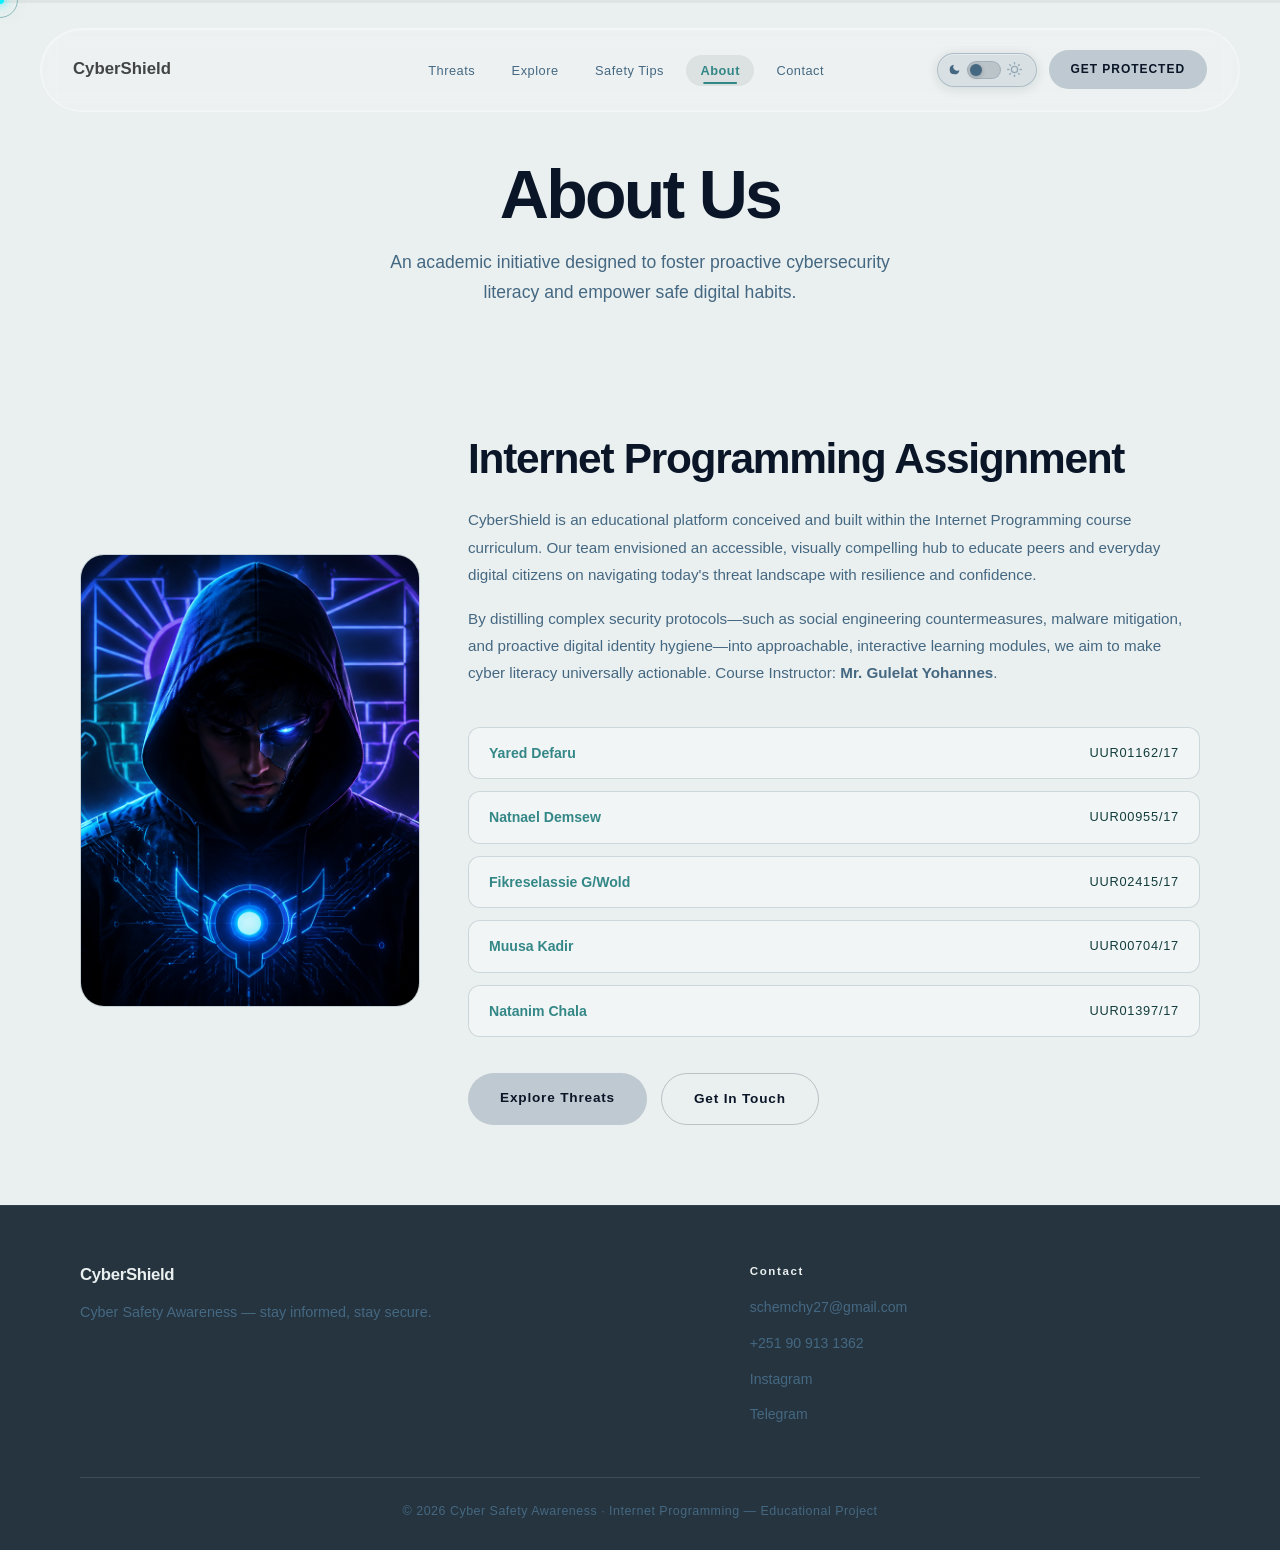
==== commit ac86594f: "docs(about): enhance project mission statement and course context in about.html" ====
--- a/Index/about.html
+++ b/Index/about.html
@@ -44,7 +44,7 @@
       <header class="page-hero">
         <h1>About Us</h1>
         <p>
-          A student-led project dedicated to promoting cyber safety awareness and digital literacy for everyone.
+          An academic initiative designed to foster proactive cybersecurity literacy and empower safe digital habits.
         </p>
       </header>
 
@@ -56,16 +56,14 @@
         <div class="about-content">
           <h2 class="section-heading">Internet Programming Assignment</h2>
           <p class="section-body lead">
-            This Cyber Safety Awareness website was developed as part
-            of an Internet Programming course project. Our team designed it
-            to educate students and everyday internet users about
-            emerging threats in the modern digital world.
+            CyberShield is an educational platform conceived and built within the Internet Programming course curriculum.
+            Our team envisioned an accessible, visually compelling hub to educate peers and everyday digital citizens on
+            navigating today's threat landscape with resilience and confidence.
           </p>
           <p class="section-body">
-            The platform is built to be simple, approachable, and informative
-            — covering threats like phishing, malware, hacking, and
-            cyberbullying, along with practical safety tips anyone can follow.
-            Course Instructor: <strong>Mr. Gulelat Yohannes</strong>.
+            By distilling complex security protocols—such as social engineering countermeasures, malware mitigation,
+            and proactive digital identity hygiene—into approachable, interactive learning modules, we aim to make cyber
+            literacy universally actionable. Course Instructor: <strong>Mr. Gulelat Yohannes</strong>.
           </p>
 
         
--- a/Style/White Mode/style.css
+++ b/Style/White Mode/style.css
@@ -4,7 +4,7 @@
   src: url("../fonts/Poppins-Regular.ttf") format("truetype"); 
   font-weight: 400; 
   font-style: normal; 
- 
+  font-display: swap;
 }
 
 @font-face { 
@@ -12,7 +12,7 @@
   src: url("../fonts/Poppins-Medium.ttf") format("truetype"); 
   font-weight: 500; 
   font-style: normal; 
- 
+  font-display: swap;
 }
 
 @font-face { 
@@ -20,7 +20,7 @@
   src: url("../fonts/Poppins-SemiBold.ttf") format("truetype"); 
   font-weight: 600; 
   font-style: normal; 
- 
+  font-display: swap;
 }
 
 @font-face { 
@@ -28,7 +28,7 @@
   src: url("../fonts/Poppins-Bold.ttf") format("truetype"); 
   font-weight: 700; 
   font-style: normal; 
-
+  font-display: swap;
 }
 
 @font-face { 
@@ -36,7 +36,7 @@
   src: url("../fonts/Poppins-ExtraBold.ttf") format("truetype"); 
   font-weight: 800; 
   font-style: normal; 
-
+  font-display: swap;
 }
 
 
@@ -60,6 +60,9 @@
   background: #eaefef; 
   font-family: "Poppins", "Trebuchet MS", sans-serif; 
   color: #0a1628; 
+  -webkit-font-smoothing: antialiased;
+  -moz-osx-font-smoothing: grayscale;
+  text-rendering: optimizeLegibility;
 }
 
 
@@ -89,6 +92,27 @@
   list-style: none; 
   margin: 0; 
   padding: 0; 
+}
+
+/* Accessibility: Skip to Main Content Link */
+.skip-link {
+  position: absolute;
+  top: -999px;
+  left: 20px;
+  background: #0a1628;
+  color: #00f2fe;
+  padding: 12px 24px;
+  border-radius: 8px;
+  font-weight: 700;
+  font-size: 0.85rem;
+  z-index: 99999;
+  text-decoration: none;
+  box-shadow: 0 4px 20px rgba(0, 0, 0, 0.4);
+  transition: top 0.2s ease;
+}
+
+.skip-link:focus {
+  top: 20px;
 }
 
 
@@ -113,12 +137,20 @@
   width: calc(100% - 80px);
   max-width: 1280px;
   background-color: rgba(255, 255, 255, 0.15);
-  backdrop-filter: blur(3px);
+  backdrop-filter: blur(8px);
+  -webkit-backdrop-filter: blur(8px);
+  border: 1px solid rgba(255, 255, 255, 0.45);
   box-shadow: rgba(255, 255, 255, 0.4) 1px 1px 1px 0px inset, rgba(255, 255, 255, 0.2) -1px -1px 1px 0px inset;
   border-radius: 50vw;
   padding: 14px 32px;
   z-index: 200;
   box-sizing: border-box;
+  transition: background-color 0.3s ease, border-color 0.3s ease, box-shadow 0.3s ease;
+}
+
+nav:hover {
+  border-color: rgba(52, 135, 135, 0.4);
+  box-shadow: 0 12px 32px rgba(10, 22, 40, 0.08), rgba(255, 255, 255, 0.5) 1px 1px 1px 0px inset;
 }
 
 
@@ -166,6 +198,26 @@
   letter-spacing: 0.04em;
   padding: 8px 14px;
   border-radius: 100px;
+  position: relative;
+  transition: color 0.25s ease, background 0.25s ease;
+}
+
+.nav-links a::after {
+  content: '';
+  position: absolute;
+  bottom: 2px;
+  left: 50%;
+  width: 0;
+  height: 2px;
+  background: #348787;
+  border-radius: 2px;
+  transform: translateX(-50%);
+  transition: width 0.25s cubic-bezier(0.16, 1, 0.3, 1);
+}
+
+.nav-links a:hover::after,
+.nav-links a.active::after {
+  width: 50%;
 }
 
 .nav-links a:hover {
@@ -266,8 +318,19 @@
 }
 .services .card {
   background: rgba(255,255,255,0.45);
-  padding: 20px;
+  backdrop-filter: blur(12px);
+  -webkit-backdrop-filter: blur(12px);
+  border: 1px solid rgba(69, 104, 130, 0.18);
+  border-radius: 20px;
+  padding: 24px 20px;
   text-align: center;
+  transition: transform 0.35s cubic-bezier(0.16, 1, 0.3, 1), box-shadow 0.35s ease, border-color 0.35s ease;
+}
+
+.services .card:hover {
+  transform: translateY(-8px);
+  border-color: rgba(52, 135, 135, 0.45);
+  box-shadow: 0 20px 40px rgba(10, 22, 40, 0.1);
 }
 
 
--- a/Style/award-scroll.css
+++ b/Style/award-scroll.css
@@ -485,6 +485,189 @@
   color: #ffffff;
 }
 
+/* ── Floating Back to Top Button ── */
+.back-to-top {
+  position: fixed;
+  bottom: 32px;
+  right: 32px;
+  width: 44px;
+  height: 44px;
+  border-radius: 50%;
+  background: rgba(255, 255, 255, 0.75);
+  backdrop-filter: blur(12px);
+  -webkit-backdrop-filter: blur(12px);
+  border: 1px solid rgba(69, 104, 130, 0.25);
+  color: #348787;
+  display: flex;
+  align-items: center;
+  justify-content: center;
+  cursor: pointer;
+  z-index: 999;
+  opacity: 0;
+  pointer-events: none;
+  transform: translateY(16px);
+  transition: opacity 0.3s ease, transform 0.3s cubic-bezier(0.16, 1, 0.3, 1), background 0.3s ease, border-color 0.3s ease;
+  box-shadow: 0 8px 24px rgba(10, 22, 40, 0.12);
+}
+
+.back-to-top.visible {
+  opacity: 1;
+  pointer-events: auto;
+  transform: translateY(0);
+}
+
+.back-to-top:hover {
+  background: #2c3947;
+  color: #00f2fe;
+  border-color: #348787;
+  transform: translateY(-3px);
+  box-shadow: 0 12px 30px rgba(0, 242, 254, 0.2);
+}
+
+html.dark-mode .back-to-top {
+  background: rgba(16, 28, 45, 0.75);
+  border-color: rgba(0, 242, 254, 0.25);
+  color: #00f2fe;
+}
+
+html.dark-mode .back-to-top:hover {
+  background: #00f2fe;
+  color: #0a1628;
+  border-color: #00f2fe;
+}
+
+/* ── Threat Severity Badges ── */
+.threat-header-row {
+  display: flex;
+  align-items: center;
+  justify-content: space-between;
+  margin-bottom: 8px;
+}
+
+.threat-badge-severity {
+  font-size: 0.65rem;
+  font-weight: 700;
+  text-transform: uppercase;
+  letter-spacing: 0.08em;
+  padding: 3px 8px;
+  border-radius: 6px;
+}
+
+.threat-badge-severity.critical {
+  background: rgba(239, 68, 68, 0.15);
+  color: #ef4444;
+  border: 1px solid rgba(239, 68, 68, 0.3);
+}
+
+.threat-badge-severity.high {
+  background: rgba(245, 158, 11, 0.15);
+  color: #f59e0b;
+  border: 1px solid rgba(245, 158, 11, 0.3);
+}
+
+.threat-badge-severity.elevated {
+  background: rgba(59, 130, 246, 0.15);
+  color: #3b82f6;
+  border: 1px solid rgba(59, 130, 246, 0.3);
+}
+
+/* ── Checklist Progress Bar ── */
+.checklist-progress-container {
+  margin: 18px 0 24px;
+}
+
+.checklist-progress-label {
+  display: flex;
+  justify-content: space-between;
+  font-size: 0.8rem;
+  font-weight: 700;
+  color: #348787;
+  margin-bottom: 8px;
+}
+
+.checklist-progress-track {
+  width: 100%;
+  height: 8px;
+  background: rgba(69, 104, 130, 0.18);
+  border-radius: 100px;
+  overflow: hidden;
+}
+
+.checklist-progress-fill {
+  height: 100%;
+  width: 0%;
+  background: linear-gradient(90deg, #348787, #00f2fe);
+  border-radius: 100px;
+  transition: width 0.4s cubic-bezier(0.16, 1, 0.3, 1);
+}
+
+html.dark-mode .checklist-progress-label {
+  color: #00f2fe;
+}
+
+html.dark-mode .checklist-progress-track {
+  background: rgba(255, 255, 255, 0.1);
+}
+
+/* ── Explore Topic Search ── */
+.explore-filter-bar {
+  max-width: 680px;
+  margin: 0 auto 36px;
+  padding: 0 24px;
+}
+
+.explore-search-shell {
+  display: flex;
+  align-items: center;
+  gap: 12px;
+  background: rgba(255, 255, 255, 0.65);
+  backdrop-filter: blur(12px);
+  -webkit-backdrop-filter: blur(12px);
+  border: 1px solid rgba(69, 104, 130, 0.22);
+  border-radius: 100px;
+  padding: 12px 24px;
+  box-shadow: 0 8px 24px rgba(10, 22, 40, 0.06);
+  transition: border-color 0.3s ease, box-shadow 0.3s ease;
+}
+
+.explore-search-shell:focus-within {
+  border-color: #348787;
+  box-shadow: 0 12px 32px rgba(52, 135, 135, 0.15);
+}
+
+.explore-search-icon {
+  color: #348787;
+  flex-shrink: 0;
+}
+
+#topic-search-input {
+  border: none;
+  background: transparent;
+  outline: none;
+  font-family: inherit;
+  font-size: 0.95rem;
+  color: #0a1628;
+  width: 100%;
+}
+
+html.dark-mode .explore-search-shell {
+  background: rgba(16, 28, 45, 0.7);
+  border-color: rgba(0, 242, 254, 0.22);
+}
+
+html.dark-mode .explore-search-shell:focus-within {
+  border-color: #00f2fe;
+  box-shadow: 0 12px 32px rgba(0, 242, 254, 0.18);
+}
+
+html.dark-mode .explore-search-icon {
+  color: #00f2fe;
+}
+
+html.dark-mode #topic-search-input {
+  color: #f0f6fc;
+}
+
 /* ── Responsive Adjustments ── */
 @media (max-width: 1024px) {
   .cyber-stats-grid {
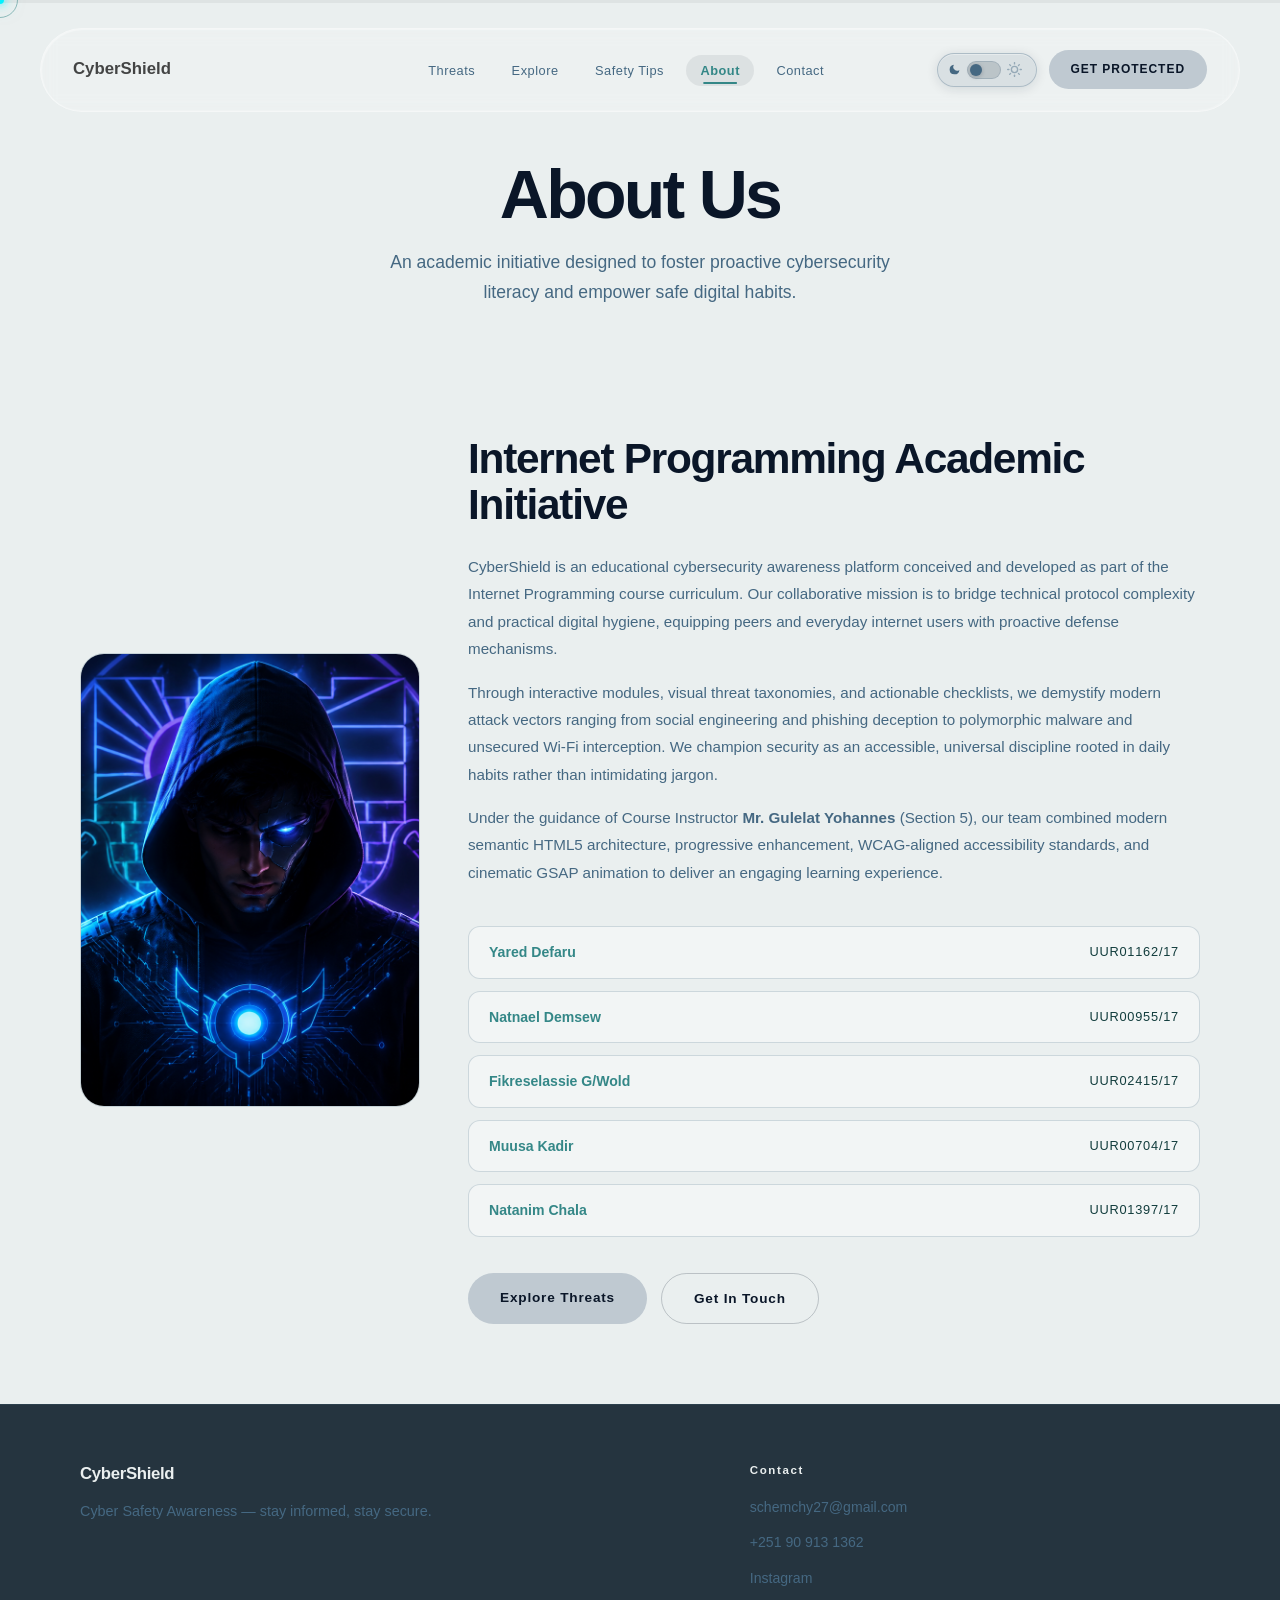
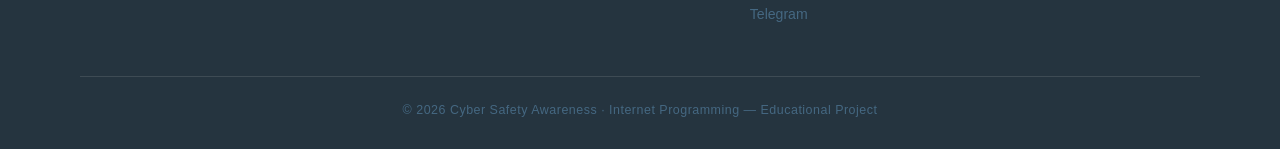
==== commit 792ab5b1: "docs(about): articulate pedagogical objectives, curriculum context, and team semantics in about.html" ====
--- a/Index/about.html
+++ b/Index/about.html
@@ -2,25 +2,49 @@
 <html lang="en">
 <head>
   <meta charset="UTF-8">
-  <title>About — CyberShield</title>
+  <meta name="viewport" content="width=device-width, initial-scale=1.0">
+  <meta name="description" content="About CyberShield — Academic internet programming initiative dedicated to demystifying cybersecurity protocols, proactive cyber safety, and digital defense.">
+  <meta name="keywords" content="about CyberShield, cybersecurity academic project, cyber defense team, internet programming">
+  <meta name="author" content="CyberShield Team">
+  <meta name="theme-color" content="#0a1628">
+
+  <!-- Open Graph / Facebook -->
+  <meta property="og:type" content="website">
+  <meta property="og:url" content="https://github.com/yaredlab/CyberShield">
+  <meta property="og:title" content="About Us — CyberShield Academic Initiative">
+  <meta property="og:description" content="Discover the origins, team, and educational mission powering the CyberShield cyber safety platform.">
+  <meta property="og:image" content="../Image/blue_eyes icon.png">
+
+  <!-- Twitter Card -->
+  <meta name="twitter:card" content="summary_large_image">
+  <meta name="twitter:title" content="About Us — CyberShield Academic Initiative">
+  <meta name="twitter:description" content="Discover the origins, team, and educational mission powering the CyberShield cyber safety platform.">
+  <meta name="twitter:image" content="../Image/blue_eyes icon.png">
+
+  <title>About Us — CyberShield</title>
   <link rel="icon" type="image/png" href="../Image/blue_eyes icon.png">
+
+  <!-- Critical Resource Preloads -->
+  <link rel="preload" href="../fonts/Poppins-Regular.ttf" as="font" type="font/ttf" crossorigin>
+  <link rel="preload" href="../fonts/Poppins-Bold.ttf" as="font" type="font/ttf" crossorigin>
   <link rel="stylesheet" href="../Style/White Mode/style.css">
   <link rel="stylesheet" href="../Style/White Mode/about.css">
   <link rel="stylesheet" href="../Style/Dark Mode/about.css">
   <link rel="stylesheet" href="../Style/Dark Mode/darkmode.css">
   <link rel="stylesheet" href="../Style/award-scroll.css">
+
   <!-- darkmode.js MUST be in <head> so dark class is applied before first paint -->
   <script src="../Java Script/darkmode.js"></script>
   <script src="../Java Script/Effectt.js"></script>
-
 </head>
 <body>
+  <!-- Accessibility Skip Link -->
+  <a href="#main-content" class="skip-link">Skip to main content</a>
 
   <div class="page-layout">
-    <div class="page-main">
+    <main class="page-main" id="main-content">
 
-      
-      <nav>
+      <nav aria-label="Main Navigation">
         <div class="nav-shell">
           <div class="nav-cell-brand">
             <a class="nav-logo" href="index.html">CyberShield</a>
@@ -40,7 +64,6 @@
         </div>
       </nav>
 
-     
       <header class="page-hero">
         <h1>About Us</h1>
         <p>
@@ -48,43 +71,46 @@
         </p>
       </header>
 
-      
-      <section class="about-section" id="about">
+      <section class="about-section" id="about" aria-label="Project Background and Team Roster">
         <div class="about-image">
           <img src="../Image/mystry.png" alt="Cyber Safety Awareness Project Team">
         </div>
         <div class="about-content">
-          <h2 class="section-heading">Internet Programming Assignment</h2>
+          <h2 class="section-heading">Internet Programming Academic Initiative</h2>
           <p class="section-body lead">
-            CyberShield is an educational platform conceived and built within the Internet Programming course curriculum.
-            Our team envisioned an accessible, visually compelling hub to educate peers and everyday digital citizens on
-            navigating today's threat landscape with resilience and confidence.
+            CyberShield is an educational cybersecurity awareness platform conceived and developed as part of the
+            Internet Programming course curriculum. Our collaborative mission is to bridge technical protocol complexity
+            and practical digital hygiene, equipping peers and everyday internet users with proactive defense mechanisms.
           </p>
           <p class="section-body">
-            By distilling complex security protocols—such as social engineering countermeasures, malware mitigation,
-            and proactive digital identity hygiene—into approachable, interactive learning modules, we aim to make cyber
-            literacy universally actionable. Course Instructor: <strong>Mr. Gulelat Yohannes</strong>.
+            Through interactive modules, visual threat taxonomies, and actionable checklists, we demystify modern attack vectors
+            ranging from social engineering and phishing deception to polymorphic malware and unsecured Wi-Fi interception.
+            We champion security as an accessible, universal discipline rooted in daily habits rather than intimidating jargon.
+          </p>
+          <p class="section-body">
+            Under the guidance of Course Instructor <strong>Mr. Gulelat Yohannes</strong> (Section 5), our team combined modern
+            semantic HTML5 architecture, progressive enhancement, WCAG-aligned accessibility standards, and cinematic GSAP
+            animation to deliver an engaging learning experience.
           </p>
 
-        
-          <div class="team-list">
-            <div class="team-row">
+          <div class="team-list" role="list" aria-label="Development Team Members">
+            <div class="team-row" role="listitem">
               <span class="team-name">Yared Defaru</span>
               <span class="team-id">UUR01162/17</span>
             </div>
-            <div class="team-row">
+            <div class="team-row" role="listitem">
               <span class="team-name">Natnael Demsew</span>
               <span class="team-id">UUR00955/17</span>
             </div>
-            <div class="team-row">
+            <div class="team-row" role="listitem">
               <span class="team-name">Fikreselassie G/Wold</span>
               <span class="team-id">UUR02415/17</span>
             </div>
-            <div class="team-row">
+            <div class="team-row" role="listitem">
               <span class="team-name">Muusa Kadir</span>
               <span class="team-id">UUR00704/17</span>
             </div>
-            <div class="team-row">
+            <div class="team-row" role="listitem">
               <span class="team-name">Natanim Chala</span>
               <span class="team-id">UUR01397/17</span>
             </div>
@@ -97,7 +123,7 @@
         </div>
       </section>
 
-    </div>
+    </main>
 
     <div class="page-footer-row">
       <footer class="site-footer">
@@ -112,8 +138,8 @@
               <ul class="site-footer-contact">
                 <li><a href="mailto:schemchy27@gmail.com">schemchy27@gmail.com</a></li>
                 <li><a href="tel:+251909131362">+251 90 913 1362</a></li>
-                <li><a href="https://www.instagram.com/schemchy/" target="_blank" rel="noopener">Instagram</a></li>
-                <li><a href="https://t.me/CrownedPrime" target="_blank" rel="noopener">Telegram</a></li>
+                <li><a href="https://www.instagram.com/schemchy/" target="_blank" rel="noopener noreferrer">Instagram</a></li>
+                <li><a href="https://t.me/CrownedPrime" target="_blank" rel="noopener noreferrer">Telegram</a></li>
               </ul>
             </div>
           </div>
